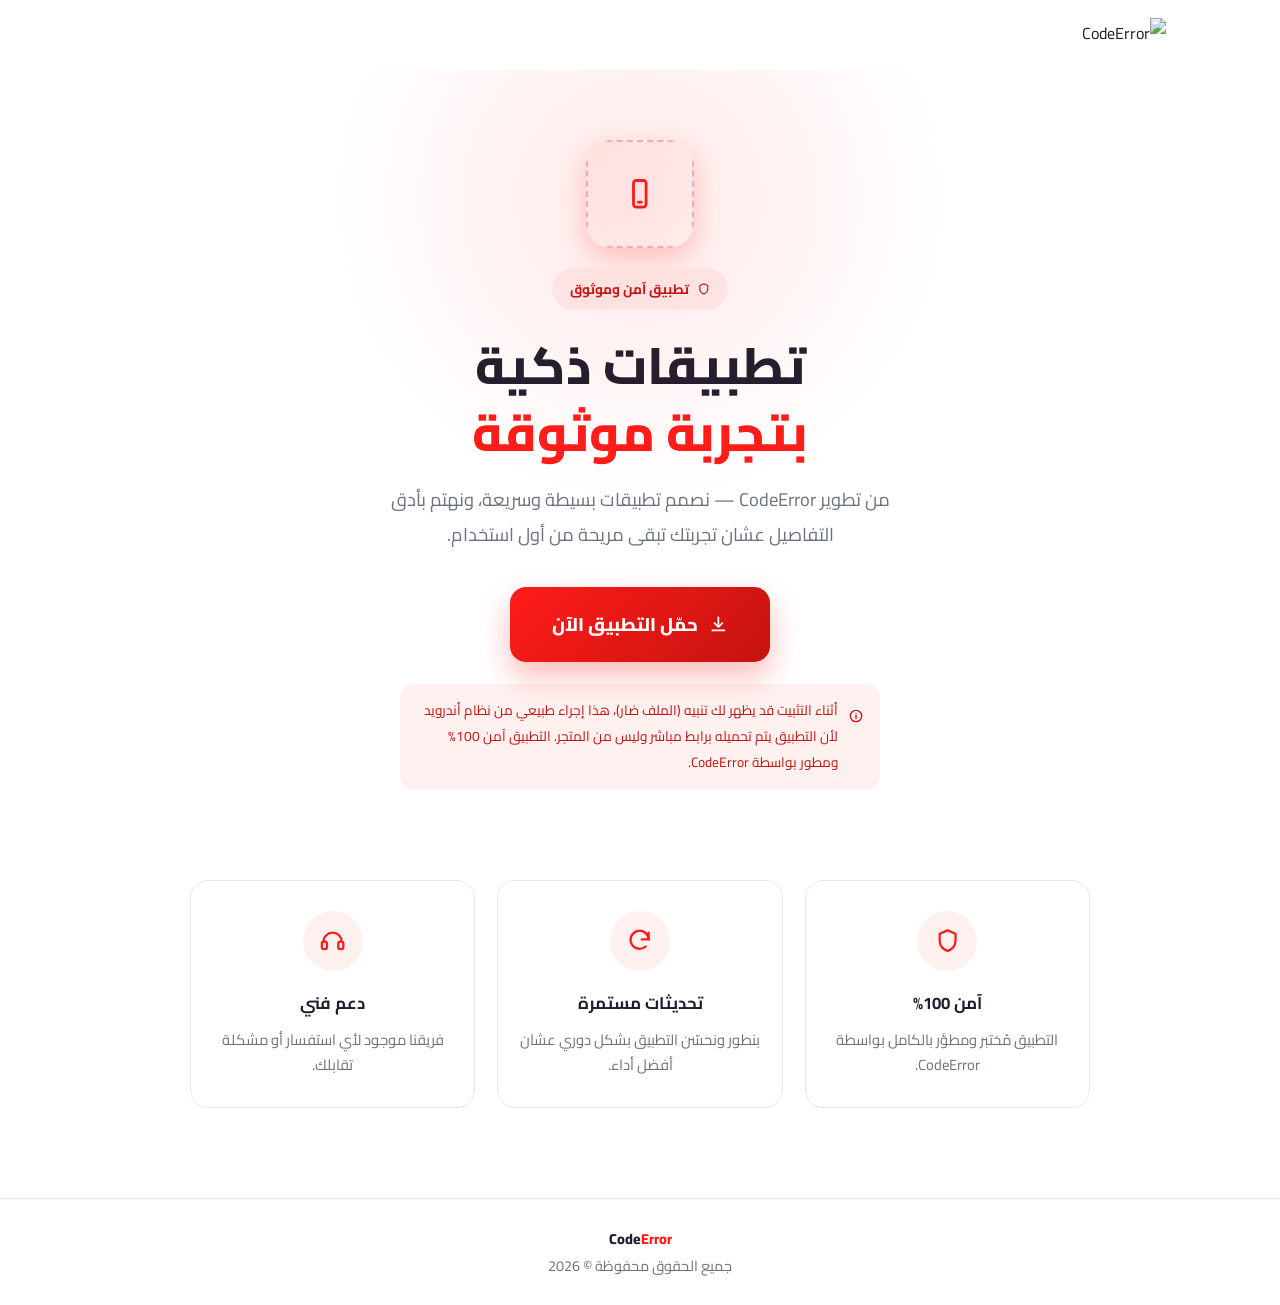
==== index.html @ 238731e2 "Add files via upload" ====
<!DOCTYPE html>
<html lang="ar" dir="rtl">
<head>
  <meta charset="UTF-8">
  <meta name="viewport" content="width=device-width, initial-scale=1.0">
  <title>CodeError</title>
  <meta name="description" content="تطبيقات موثوقة من تطوير CodeError">
  <link rel="preconnect" href="https://fonts.googleapis.com">
  <link href="https://fonts.googleapis.com/css2?family=Cairo:wght@400;600;700;800&display=swap" rel="stylesheet">
  <link rel="stylesheet" href="style.css">
</head>
<body>

  <nav class="site-nav">
    <a href="index.html" class="brand">
      <img src="assets/logo.png" alt="CodeError">
    </a>
  </nav>

  <section class="hero">
    <div class="hero-glow"></div>

    <!-- لوجو التطبيق: بيتحط تلقائي من صفحة الداشبورد. لو مفيش لوجو لسه، بتظهر أيقونة مؤقتة -->
    <div class="app-icon-wrap" id="appIconWrap">
      <img src="assets/app-icon.png" alt="شعار التطبيق"
           onerror="this.parentElement.innerHTML='&lt;div class=&quot;app-icon-placeholder&quot;&gt;&lt;i&gt;&lt;svg viewBox=&quot;0 0 24 24&quot;&gt;&lt;rect x=&quot;7.5&quot; y=&quot;2.5&quot; width=&quot;9&quot; height=&quot;19&quot; rx=&quot;2&quot;&gt;&lt;/rect&gt;&lt;path d=&quot;M11 18h2&quot;&gt;&lt;/path&gt;&lt;/svg&gt;&lt;/i&gt;&lt;/div&gt;'">
    </div>

    <div class="hero-badge"><i><svg viewBox="0 0 24 24"><path d="M12 3l7 3v6c0 5-3.5 8-7 9-3.5-1-7-4-7-9V6l7-3z"/></svg></i> تطبيق آمن وموثوق</div>
    <h1>تطبيقات ذكية<br><span>بتجربة موثوقة</span></h1>
    <p class="lead">
      من تطوير CodeError — نصمم تطبيقات بسيطة وسريعة، ونهتم بأدق التفاصيل عشان تجربتك تبقى مريحة من أول استخدام.
    </p>

    <!-- زرار التحميل بيحمّل الملف على طول، من غير ما يوديك لصفحة تانية -->
    <a href="app-release.apk" class="btn-primary-lg" download>
      <i><svg viewBox="0 0 24 24"><path d="M12 4v10"/><path d="M7.5 10.5L12 15l4.5-4.5"/><path d="M5 19h14"/></svg></i>
      حمّل التطبيق الآن
    </a>

    <div class="safety-note">
      <i><svg viewBox="0 0 24 24"><circle cx="12" cy="12" r="8.5"/><path d="M12 11v5"/><circle cx="12" cy="8" r="1" fill="currentColor" stroke="none"/></svg></i>
      <span>
        أثناء التثبيت قد يظهر لك تنبيه (الملف ضار)، هذا إجراء طبيعي من نظام أندرويد لأن التطبيق يتم تحميله برابط مباشر وليس من المتجر. التطبيق آمن 100% ومطور بواسطة CodeError.
      </span>
    </div>
  </section>

  <section class="trust">
    <div class="trust-grid">
      <div class="trust-card">
        <i><svg viewBox="0 0 24 24"><path d="M12 3l7 3v6c0 5-3.5 8-7 9-3.5-1-7-4-7-9V6l7-3z"/></svg></i>
        <h3>آمن 100%</h3>
        <p>التطبيق مُختبر ومطوَّر بالكامل بواسطة CodeError.</p>
      </div>
      <div class="trust-card">
        <i><svg viewBox="0 0 24 24"><path d="M20 11a8 8 0 1 0-2.6 6.2"/><path d="M20 5v6h-6"/></svg></i>
        <h3>تحديثات مستمرة</h3>
        <p>بنطور ونحسّن التطبيق بشكل دوري عشان أفضل أداء.</p>
      </div>
      <div class="trust-card">
        <i><svg viewBox="0 0 24 24"><path d="M4 13a8 8 0 0 1 16 0"/><rect x="2.5" y="13" width="4.5" height="6.5" rx="1.8"/><rect x="17" y="13" width="4.5" height="6.5" rx="1.8"/></svg></i>
        <h3>دعم فني</h3>
        <p>فريقنا موجود لأي استفسار أو مشكلة تقابلك.</p>
      </div>
    </div>
  </section>

  <footer>
    <span class="brand-inline">Code<span>Error</span></span>
    <br>
    جميع الحقوق محفوظة © 2026
  </footer>

</body>
</html>
---- style.css ----
:root {
  --red: #ff1c19;
  --red-dark: #c4130f;
  --red-tint: #fff1f0;
  --dark: #1e1e2e;
  --muted: #6b7280;
  --border: #f0e5e4;
  --bg: #ffffff;
  --green: #17a34a;
  --green-tint: #eefdf3;
}

* { margin: 0; padding: 0; box-sizing: border-box; }

html, body {
  background: var(--bg);
  color: var(--dark);
  font-family: 'Cairo', sans-serif;
  scroll-behavior: smooth;
}

a { text-decoration: none; color: inherit; }
ul { list-style: none; }
img { max-width: 100%; display: block; }

i svg {
  width: 1em;
  height: 1em;
  fill: none;
  stroke: currentColor;
  stroke-width: 2;
  stroke-linecap: round;
  stroke-linejoin: round;
  vertical-align: -0.125em;
}

.container {
  max-width: 1100px;
  margin: 0 auto;
  padding: 0 24px;
}

/* ---------- Nav ---------- */
.site-nav {
  display: flex;
  align-items: center;
  justify-content: space-between;
  padding: 18px 24px;
  max-width: 1100px;
  margin: 0 auto;
}

.brand {
  display: flex;
  align-items: center;
}

.brand img {
  height: 34px;
  width: auto;
}

.nav-cta {
  background: var(--red);
  color: #fff;
  padding: 10px 22px;
  border-radius: 999px;
  font-weight: 700;
  font-size: 0.95rem;
  box-shadow: 0 6px 16px rgba(255, 28, 25, 0.25);
  transition: transform .15s ease, box-shadow .15s ease;
}

.nav-cta:hover {
  transform: translateY(-2px);
  box-shadow: 0 10px 22px rgba(255, 28, 25, 0.32);
}

/* ---------- Hero ---------- */
.hero {
  text-align: center;
  padding: 70px 24px 50px;
  position: relative;
  overflow: hidden;
}

.hero-glow {
  position: absolute;
  top: -180px;
  left: 50%;
  transform: translateX(-50%);
  width: 620px;
  height: 620px;
  background: radial-gradient(circle, rgba(255,28,25,0.10) 0%, rgba(255,28,25,0) 70%);
  pointer-events: none;
}

.hero-badge {
  display: inline-flex;
  align-items: center;
  gap: 8px;
  background: var(--red-tint);
  color: var(--red-dark);
  font-weight: 700;
  font-size: 0.85rem;
  padding: 8px 18px;
  border-radius: 999px;
  margin-bottom: 22px;
}

.hero h1 {
  font-size: clamp(2rem, 5vw, 3.2rem);
  font-weight: 800;
  line-height: 1.3;
  margin-bottom: 18px;
}

.hero h1 span { color: var(--red); }

.hero p.lead {
  color: var(--muted);
  font-size: 1.15rem;
  max-width: 560px;
  margin: 0 auto 34px;
  line-height: 1.9;
}

.btn-primary-lg {
  display: inline-flex;
  align-items: center;
  gap: 10px;
  background: linear-gradient(135deg, var(--red), var(--red-dark));
  color: #fff;
  font-weight: 800;
  font-size: 1.15rem;
  padding: 18px 42px;
  border-radius: 16px;
  box-shadow: 0 14px 30px rgba(255, 28, 25, 0.3);
  transition: transform .15s ease, box-shadow .15s ease;
}

.btn-primary-lg:hover {
  transform: translateY(-3px);
  box-shadow: 0 18px 36px rgba(255, 28, 25, 0.38);
}

.btn-primary-lg i { font-size: 1.3rem; }

/* ---------- Trust strip ---------- */
.trust {
  padding: 40px 24px 90px;
}

.trust-grid {
  display: grid;
  grid-template-columns: repeat(3, 1fr);
  gap: 22px;
  max-width: 900px;
  margin: 0 auto;
}

.trust-card {
  text-align: center;
  padding: 30px 18px;
  border: 1px solid var(--border);
  border-radius: 18px;
  transition: box-shadow .2s ease, transform .2s ease;
}

.trust-card:hover {
  box-shadow: 0 12px 28px rgba(0,0,0,0.06);
  transform: translateY(-4px);
}

.trust-card i {
  font-size: 1.7rem;
  color: var(--red);
  background: var(--red-tint);
  width: 60px;
  height: 60px;
  border-radius: 50%;
  display: flex;
  align-items: center;
  justify-content: center;
  margin: 0 auto 16px;
}

.trust-card h3 {
  font-size: 1.05rem;
  margin-bottom: 8px;
}

.trust-card p {
  color: var(--muted);
  font-size: 0.92rem;
  line-height: 1.7;
}

/* ---------- Footer ---------- */
footer {
  border-top: 1px solid var(--border);
  padding: 26px 24px;
  text-align: center;
  color: var(--muted);
  font-size: 0.9rem;
}

footer .brand-inline {
  color: var(--dark);
  font-weight: 800;
}

footer .brand-inline span { color: var(--red); }

/* ---------- Download page ---------- */
.download-page {
  min-height: 100vh;
  display: flex;
  flex-direction: column;
}

.download-main {
  flex: 1;
  display: flex;
  align-items: center;
  justify-content: center;
  padding: 40px 20px;
}

.download-card {
  width: 100%;
  max-width: 420px;
  text-align: center;
  border: 1px solid var(--border);
  border-radius: 26px;
  padding: 44px 30px 34px;
  box-shadow: 0 20px 50px rgba(0,0,0,0.06);
}

.app-icon-wrap {
  width: 108px;
  height: 108px;
  margin: 0 auto 20px;
  border-radius: 26px;
  overflow: hidden;
  box-shadow: 0 10px 26px rgba(255,28,25,0.22);
}

.app-icon-wrap img {
  width: 100%;
  height: 100%;
  object-fit: cover;
}

.app-icon-placeholder {
  width: 100%;
  height: 100%;
  display: flex;
  align-items: center;
  justify-content: center;
  background: linear-gradient(135deg, var(--red-tint), #fff);
  border: 2px dashed #f3b8b6;
  color: var(--red);
  font-size: 2.1rem;
}

.app-name {
  font-size: 1.4rem;
  font-weight: 800;
  margin-bottom: 4px;
}

.app-meta {
  color: var(--muted);
  font-size: 0.88rem;
  margin-bottom: 26px;
}

.app-meta span:not(:last-child)::after {
  content: "•";
  margin: 0 8px;
  color: #d8d8d8;
}

.btn-download {
  display: flex;
  align-items: center;
  justify-content: center;
  gap: 10px;
  width: 100%;
  background: linear-gradient(135deg, var(--red), var(--red-dark));
  color: #fff;
  font-weight: 800;
  font-size: 1.1rem;
  padding: 17px;
  border-radius: 14px;
  box-shadow: 0 14px 28px rgba(255, 28, 25, 0.28);
  transition: transform .15s ease, box-shadow .15s ease;
}

.btn-download:hover {
  transform: translateY(-2px);
  box-shadow: 0 18px 34px rgba(255, 28, 25, 0.34);
}

.safety-note {
  display: flex;
  align-items: flex-start;
  gap: 10px;
  text-align: right;
  background: var(--red-tint);
  color: var(--red-dark);
  font-size: 0.85rem;
  line-height: 1.9;
  padding: 14px 16px;
  border-radius: 14px;
  margin: 22px auto 0;
  max-width: 480px;
}

.safety-note i {
  margin-top: 3px;
  font-size: 1rem;
  flex-shrink: 0;
}

.back-home {
  display: inline-block;
  margin-top: 22px;
  color: var(--muted);
  font-size: 0.88rem;
}

.back-home:hover { color: var(--red); }

@media (max-width: 640px) {
  .trust-grid { grid-template-columns: 1fr; }
}

/* ---------- Dashboard ---------- */
.dash-page {
  min-height: 100vh;
}

.dash-wrap {
  max-width: 480px;
  margin: 0 auto;
  padding: 40px 20px 80px;
}

.dash-card {
  border: 1px solid var(--border);
  border-radius: 20px;
  padding: 28px 24px;
  box-shadow: 0 16px 40px rgba(0,0,0,0.05);
  margin-bottom: 22px;
}

.dash-card h2 {
  font-size: 1.05rem;
  margin-bottom: 4px;
}

.dash-card .dash-hint {
  color: var(--muted);
  font-size: 0.85rem;
  line-height: 1.8;
  margin-bottom: 18px;
}

.field {
  margin-bottom: 14px;
}

.field label {
  display: block;
  font-size: 0.85rem;
  font-weight: 700;
  margin-bottom: 6px;
  color: var(--dark);
}

.field input[type="text"],
.field input[type="password"],
.field input[type="file"] {
  width: 100%;
  border: 1px solid var(--border);
  border-radius: 10px;
  padding: 11px 13px;
  font-family: 'Cairo', sans-serif;
  font-size: 0.92rem;
  color: var(--dark);
  background: #fff;
}

.field input:focus {
  outline: none;
  border-color: var(--red);
}

.field-check {
  display: flex;
  align-items: center;
  gap: 8px;
  font-size: 0.85rem;
  color: var(--muted);
  margin-top: 10px;
}

.btn-full {
  display: flex;
  align-items: center;
  justify-content: center;
  gap: 8px;
  width: 100%;
  background: linear-gradient(135deg, var(--red), var(--red-dark));
  color: #fff;
  font-weight: 800;
  font-size: 0.98rem;
  padding: 13px;
  border: none;
  border-radius: 12px;
  cursor: pointer;
  font-family: 'Cairo', sans-serif;
  transition: transform .15s ease, box-shadow .15s ease, opacity .15s ease;
  box-shadow: 0 10px 22px rgba(255, 28, 25, 0.24);
}

.btn-full:hover { transform: translateY(-2px); }

.btn-full:disabled {
  opacity: 0.6;
  cursor: not-allowed;
  transform: none;
}

.btn-outline-full {
  display: flex;
  align-items: center;
  justify-content: center;
  gap: 8px;
  width: 100%;
  background: #fff;
  color: var(--dark);
  font-weight: 700;
  font-size: 0.92rem;
  padding: 12px;
  border: 1px solid var(--border);
  border-radius: 12px;
  cursor: pointer;
  font-family: 'Cairo', sans-serif;
}

.status-box {
  margin-top: 12px;
  padding: 12px 14px;
  border-radius: 10px;
  font-size: 0.85rem;
  line-height: 1.8;
  display: none;
}

.status-box.show { display: block; }
.status-box.info { background: var(--red-tint); color: var(--red-dark); }
.status-box.ok { background: var(--green-tint); color: var(--green); }
.status-box.err { background: var(--red-tint); color: var(--red-dark); }

.dash-preview {
  display: flex;
  align-items: center;
  gap: 12px;
  margin-bottom: 14px;
  font-size: 0.85rem;
  color: var(--muted);
}

.dash-preview img {
  width: 52px;
  height: 52px;
  border-radius: 12px;
  object-fit: cover;
  border: 1px solid var(--border);
}

.dash-lock {
  min-height: 100vh;
  display: flex;
  align-items: center;
  justify-content: center;
  padding: 24px;
}

.dash-lock .dash-card {
  width: 100%;
  max-width: 360px;
  text-align: center;
  margin: 0;
}

.dash-lock .brand {
  justify-content: center;
  margin-bottom: 18px;
}

.dash-lock .brand img { height: 30px; }
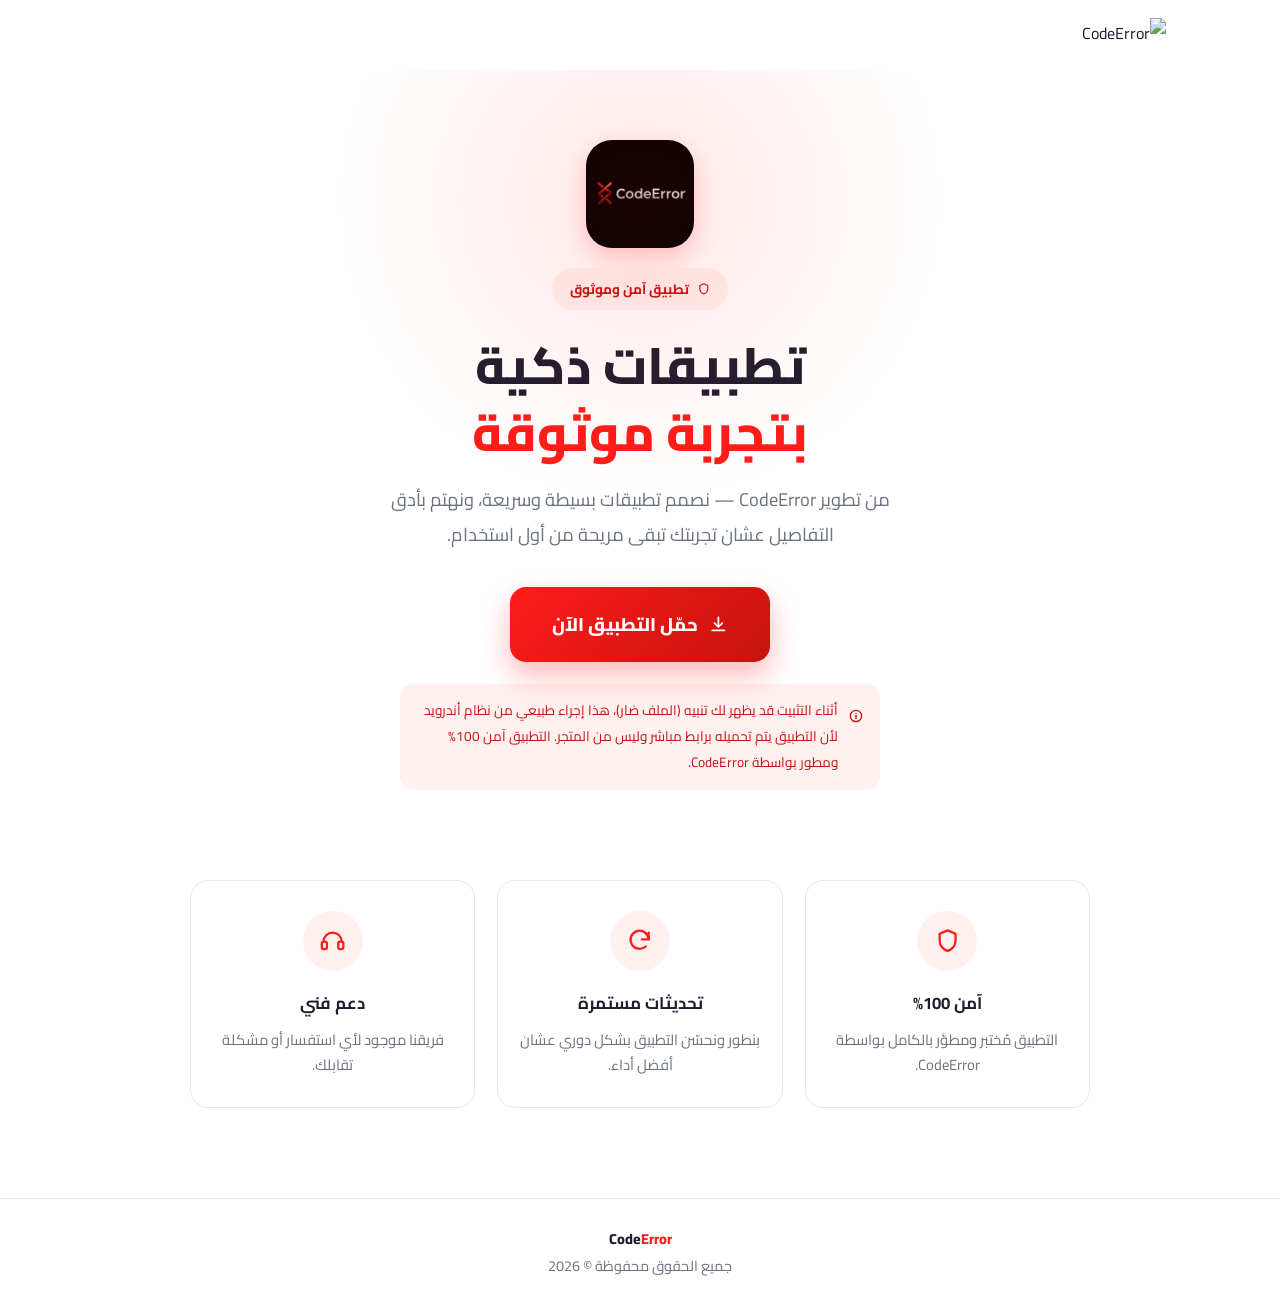
==== commit c017fb14: "index.html" ====
--- a/index.html
+++ b/index.html
@@ -74,3 +74,4 @@
 
 </body>
 </html>
+
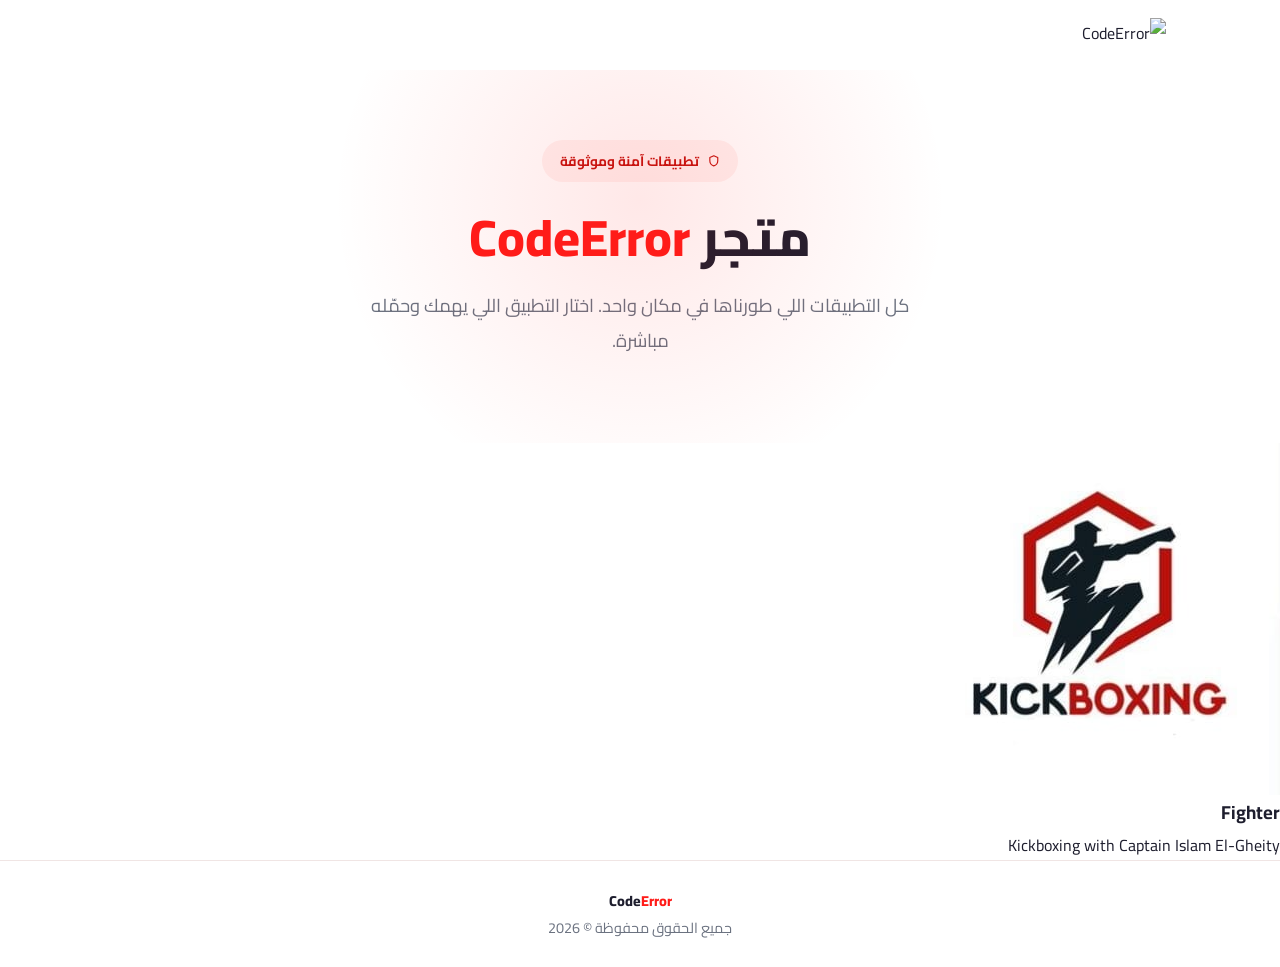
==== commit 6e5e1951: "Update index.html via automated push" ====
--- a/index.html
+++ b/index.html
@@ -3,7 +3,7 @@
 <head>
   <meta charset="UTF-8">
   <meta name="viewport" content="width=device-width, initial-scale=1.0">
-  <title>CodeError</title>
+  <title>متجر CodeError</title>
   <meta name="description" content="تطبيقات موثوقة من تطوير CodeError">
   <link rel="preconnect" href="https://fonts.googleapis.com">
   <link href="https://fonts.googleapis.com/css2?family=Cairo:wght@400;600;700;800&display=swap" rel="stylesheet">
@@ -17,52 +17,16 @@
     </a>
   </nav>
 
-  <section class="hero">
+  <section class="hero store-hero">
     <div class="hero-glow"></div>
-
-    <!-- لوجو التطبيق: بيتحط تلقائي من صفحة الداشبورد. لو مفيش لوجو لسه، بتظهر أيقونة مؤقتة -->
-    <div class="app-icon-wrap" id="appIconWrap">
-      <img src="assets/app-icon.png" alt="شعار التطبيق"
-           onerror="this.parentElement.innerHTML='&lt;div class=&quot;app-icon-placeholder&quot;&gt;&lt;i&gt;&lt;svg viewBox=&quot;0 0 24 24&quot;&gt;&lt;rect x=&quot;7.5&quot; y=&quot;2.5&quot; width=&quot;9&quot; height=&quot;19&quot; rx=&quot;2&quot;&gt;&lt;/rect&gt;&lt;path d=&quot;M11 18h2&quot;&gt;&lt;/path&gt;&lt;/svg&gt;&lt;/i&gt;&lt;/div&gt;'">
-    </div>
-
-    <div class="hero-badge"><i><svg viewBox="0 0 24 24"><path d="M12 3l7 3v6c0 5-3.5 8-7 9-3.5-1-7-4-7-9V6l7-3z"/></svg></i> تطبيق آمن وموثوق</div>
-    <h1>تطبيقات ذكية<br><span>بتجربة موثوقة</span></h1>
-    <p class="lead">
-      من تطوير CodeError — نصمم تطبيقات بسيطة وسريعة، ونهتم بأدق التفاصيل عشان تجربتك تبقى مريحة من أول استخدام.
-    </p>
-
-    <!-- زرار التحميل بيحمّل الملف على طول، من غير ما يوديك لصفحة تانية -->
-    <a href="app-release.apk" class="btn-primary-lg" download>
-      <i><svg viewBox="0 0 24 24"><path d="M12 4v10"/><path d="M7.5 10.5L12 15l4.5-4.5"/><path d="M5 19h14"/></svg></i>
-      حمّل التطبيق الآن
-    </a>
-
-    <div class="safety-note">
-      <i><svg viewBox="0 0 24 24"><circle cx="12" cy="12" r="8.5"/><path d="M12 11v5"/><circle cx="12" cy="8" r="1" fill="currentColor" stroke="none"/></svg></i>
-      <span>
-        أثناء التثبيت قد يظهر لك تنبيه (الملف ضار)، هذا إجراء طبيعي من نظام أندرويد لأن التطبيق يتم تحميله برابط مباشر وليس من المتجر. التطبيق آمن 100% ومطور بواسطة CodeError.
-      </span>
-    </div>
+    <div class="hero-badge"><i><svg viewBox="0 0 24 24"><path d="M12 3l7 3v6c0 5-3.5 8-7 9-3.5-1-7-4-7-9V6l7-3z"/></svg></i> تطبيقات آمنة وموثوقة</div>
+    <h1>متجر <span>CodeError</span></h1>
+    <p class="lead">كل التطبيقات اللي طورناها في مكان واحد. اختار التطبيق اللي يهمك وحمّله مباشرة.</p>
   </section>
 
-  <section class="trust">
-    <div class="trust-grid">
-      <div class="trust-card">
-        <i><svg viewBox="0 0 24 24"><path d="M12 3l7 3v6c0 5-3.5 8-7 9-3.5-1-7-4-7-9V6l7-3z"/></svg></i>
-        <h3>آمن 100%</h3>
-        <p>التطبيق مُختبر ومطوَّر بالكامل بواسطة CodeError.</p>
-      </div>
-      <div class="trust-card">
-        <i><svg viewBox="0 0 24 24"><path d="M20 11a8 8 0 1 0-2.6 6.2"/><path d="M20 5v6h-6"/></svg></i>
-        <h3>تحديثات مستمرة</h3>
-        <p>بنطور ونحسّن التطبيق بشكل دوري عشان أفضل أداء.</p>
-      </div>
-      <div class="trust-card">
-        <i><svg viewBox="0 0 24 24"><path d="M4 13a8 8 0 0 1 16 0"/><rect x="2.5" y="13" width="4.5" height="6.5" rx="1.8"/><rect x="17" y="13" width="4.5" height="6.5" rx="1.8"/></svg></i>
-        <h3>دعم فني</h3>
-        <p>فريقنا موجود لأي استفسار أو مشكلة تقابلك.</p>
-      </div>
+  <section class="store-grid-section">
+    <div class="store-grid" id="storeGrid">
+      <p class="dash-hint" id="storeEmpty">بيتم تحميل التطبيقات...</p>
     </div>
   </section>
 
@@ -72,6 +36,36 @@
     جميع الحقوق محفوظة © 2026
   </footer>
 
+<script>
+fetch("projects.json")
+  .then(r => r.json())
+  .then(projects => {
+    const grid = document.getElementById("storeGrid");
+    if (!projects.length) {
+      document.getElementById("storeEmpty").textContent = "لسه مفيش تطبيقات مضافة.";
+      return;
+    }
+    grid.innerHTML = "";
+    projects.forEach(p => {
+      const a = document.createElement("a");
+      a.href = `project.html?id=${encodeURIComponent(p.id)}`;
+      a.className = "store-card";
+      a.innerHTML = `
+        <div class="store-card-icon">
+          <img src="${p.icon}" alt="${p.name}" onerror="this.parentElement.innerHTML='<i><svg viewBox=&quot;0 0 24 24&quot;><rect x=&quot;7.5&quot; y=&quot;2.5&quot; width=&quot;9&quot; height=&quot;19&quot; rx=&quot;2&quot;></rect><path d=&quot;M11 18h2&quot;></path></svg></i>'">
+        </div>
+        <div class="store-card-body">
+          <h3>${p.name}</h3>
+          <p>${p.tagline || ""}</p>
+        </div>
+      `;
+      grid.appendChild(a);
+    });
+  })
+  .catch(() => {
+    document.getElementById("storeEmpty").textContent = "تعذر تحميل قائمة التطبيقات.";
+  });
+</script>
+
 </body>
 </html>
-
